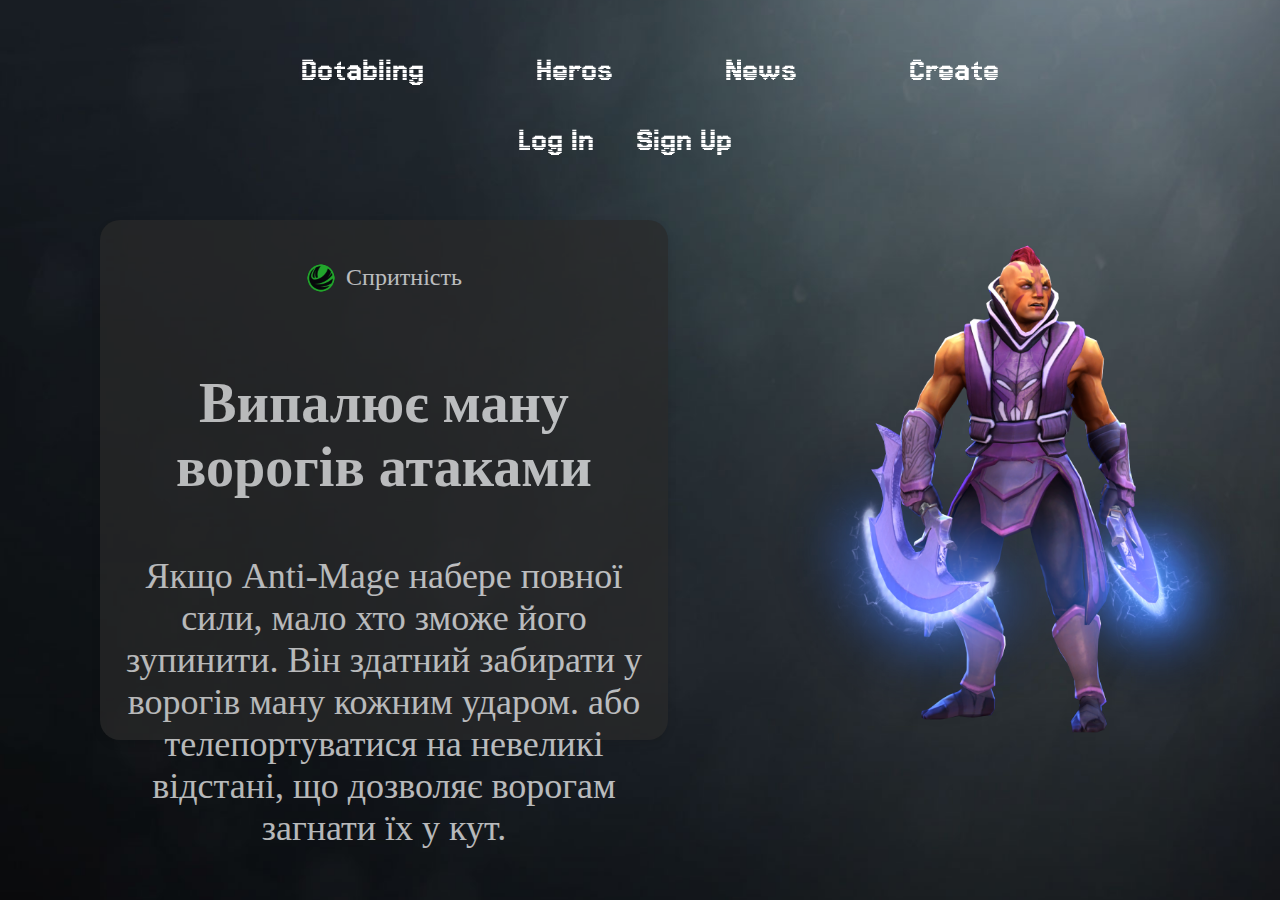
==== page/anti-mage.html @ ef00206b "нові сторінки" ====
<!DOCTYPE html>
<html lang="en">
  <head>
    <meta charset="UTF-8" />
    <meta http-equiv="X-UA-Compatible" content="IE=edge" />
    <meta name="viewport" content="width=device-width, initial-scale=1.0" />
    <link rel="stylesheet" href="styles_anti_mage.css" />
    <title>Dotabling</title>
  </head>
  <body>
    <header class="top-navigation">
      <div class="container-main">
        <nav class="nav-container">
          <ul class="main-menu">
            <li class="list-main">
                <button class="button" onclick="location.href='/index.html'">Dotabling</button>
            </li>
            <li class="list-main"><button onclick="location.href='/page/heros.html'" class="button">Heros</button></li>
            <li class="list-main"><button class="button">News</button></li>
            <li class="list-main"><button class="button">Create</button></li>
          </ul>
        </nav>
        <nav class="nav-sing">
          <ul class="main-sing">
            <li class="list-main"><button class="button">Log In</button></li>
            <li class="list-main"><button class="button">Sign Up</button></li>
          </ul>
        </nav>
      </div>
    </header>
    <div class="container-main">
      <div class="main-am">
        <div class="text-gl">
          <div class="agility">
            <img src="/photo/Agility_attribute_symbol.webp" alt="Agility">
            <p class="atributs">Спритність</p>
          </div>
          <div class="history">
            <h3>Випалює ману ворогів атаками</h3>
            <p class="history-text">Якщо Anti-Mage набере повної сили, мало хто зможе його зупинити. Він здатний забирати у ворогів ману кожним ударом.
              або телепортуватися на невеликі відстані, що дозволяє ворогам загнати їх у кут.</p>
          </div>
        </div>
        <img src="/photo/antimage.png" class="img-anti-mage" alt="Anti-Mage">
      </div>
    </div>
  </body>
</html>
---- page/styles_anti_mage.css ----
@font-face {
    font-family: 'Jersey 15';
    src: url('/font-family/Jersey15-Regular.ttf') format('truetype');
    font-weight: normal;
    font-style: normal;
}
body {
    margin: 0;
    padding: 0;
    background-color: #000;
    color: #fff;
    overflow-x: hidden;
    position: relative;
    min-height: 100vh;
    display: flex;
    flex-direction: column;
    background: url('/photo/greyfade.jpg') no-repeat center center fixed; /* Фон с изображением */
    background-size: cover; /* Фон растягивается на весь экран */
    background-color: #f0f0f0;
}

.container-main {
    display: flex; 
    justify-content: space-between; 
    align-items: center; 
    margin-left: auto;
    margin-right: auto;
    max-width: var(--max-width);
    padding-left: var(--gutter);
    padding-right: var(--gutter);
    width: 100%;
    flex-direction: row
}

.nav-container {
    flex-grow: 1; 
}

.nav-sing {
    margin-left: 20px;
}

div {
    display: block;
    unicode-bidi: isolate;
}

.top-navigation {
    position: fixed; /* Зафиксированная навигация */
    top: 0;
    left: 0;
    width: 100%;
    z-index: 100;
    margin-top: 15px;

}

.button {
  color: #fff;
  font-family: "Jersey 15";
  font-size: 36px;
  font-style: normal;
  font-weight: 400;
  line-height: normal;
  flex-shrink: 0;
  list-style: none;
  outline: none;
  border: 0;
  background: transparent;
}

.main-menu {
    display: flex;
    list-style: none;
    padding: 0;
    gap: 100px;
}

.main-sing {
    margin-right: 50px
}

.main-menu:first-child {
    margin-left: 20px;
}

.main-sing {
    display: flex;
    list-style: none;
    padding: 0;
    gap: 30px;
}


.img-anti-mage{
    position: relative;
    height: auto;
    width: 40%;
    margin-left: 100px;
}
.agility {
    display: flex;
    flex-direction: row;
    align-items: center; /* Выравнивание по центру */
    text-align: center;
    justify-content: center; /* Горизонтальное выравнивание */
    
}
.agility img {
    width: 30px;
    margin-right: 10px;
    display: block;
}

.main-am{
    display: flex;
    align-items: center;  /* Выравнивание по вертикали */
    justify-content: space-between;
    width: 100%;
    height: auto;
    margin-top: 200px;
    
}

.history{
    display: block;
    flex-direction: column;
    align-items: center;
    font-size: 48px
}

.history-text{
    display: block;
    font-size: 36px;
}
.container-main{
    margin-top: 20px;
    display: flex;
    flex-direction: column;
    align-items: center;
}
.text-gl {
    flex: 1;  /* Текст займет всю доступную ширину */
    margin-left: 100px;  /* Отступ между текстом и изображением */
    text-align: center;  /* Выровнять текст по центру */
    background-color: #000000;  /* Цвет фона */
    padding: 20px;  /* Отступы внутри контейнера */
    border-radius: 10px;  /* Скругление углов */
    box-shadow: 0 4px 8px rgba(0, 0, 0, 0.1);  /* Тень для визуального эффекта */
    width: 650px;
    height: 480px;
    flex-shrink: 0;
    border-radius: 20px;
    background: #2A2A2A;
    display: flex;
    position: relative;
    margin-left: 100px;
    display: flex;
    flex-direction: column;
    opacity: 0.7;

}


.img-anti-mage {
    max-width: 100%;  /* Изображение не выходит за пределы контейнера */
    height: auto;
}

.atributs{
    font-size: 24px
}
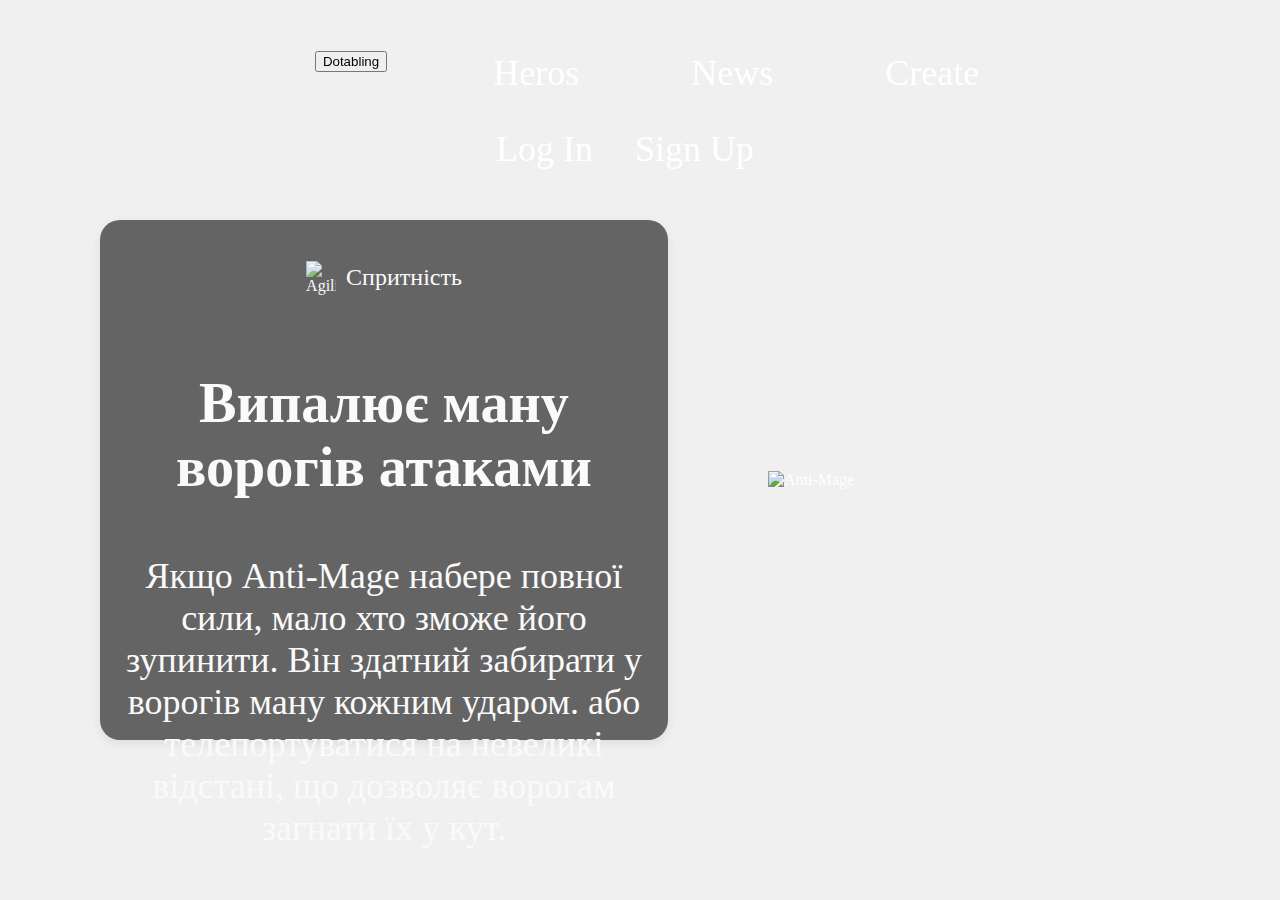
==== commit 003f4f28: "нові сторінки" ====
--- a/page/anti-mage.html
+++ b/page/anti-mage.html
@@ -5,6 +5,7 @@
     <meta http-equiv="X-UA-Compatible" content="IE=edge" />
     <meta name="viewport" content="width=device-width, initial-scale=1.0" />
     <link rel="stylesheet" href="styles_anti_mage.css" />
+    <script src="script.js" defer></script>
     <title>Dotabling</title>
   </head>
   <body>
@@ -13,9 +14,9 @@
         <nav class="nav-container">
           <ul class="main-menu">
             <li class="list-main">
-                <button class="button" onclick="location.href='/index.html'">Dotabling</button>
+                <button>Dotabling</button>
             </li>
-            <li class="list-main"><button onclick="location.href='/page/heros.html'" class="button">Heros</button></li>
+            <li class="list-main"><button  class="button">Heros</button></li>
             <li class="list-main"><button class="button">News</button></li>
             <li class="list-main"><button class="button">Create</button></li>
           </ul>
@@ -32,7 +33,7 @@
       <div class="main-am">
         <div class="text-gl">
           <div class="agility">
-            <img src="/photo/Agility_attribute_symbol.webp" alt="Agility">
+            <img src="site_dota2/photo/Agility_attribute_symbol.webp" alt="Agility">
             <p class="atributs">Спритність</p>
           </div>
           <div class="history">
@@ -41,7 +42,7 @@
               або телепортуватися на невеликі відстані, що дозволяє ворогам загнати їх у кут.</p>
           </div>
         </div>
-        <img src="/photo/antimage.png" class="img-anti-mage" alt="Anti-Mage">
+        <img src="site_dota2/photo/antimage.png" class="img-anti-mage" alt="Anti-Mage">
       </div>
     </div>
   </body>
--- a/page/styles_anti_mage.css
+++ b/page/styles_anti_mage.css
@@ -1,58 +1,57 @@
 @font-face {
-    font-family: 'Jersey 15';
-    src: url('/font-family/Jersey15-Regular.ttf') format('truetype');
-    font-weight: normal;
-    font-style: normal;
+  font-family: "Jersey 15";
+  src: url("site_dota2/font-family/Jersey15-Regular.ttf") format("truetype");
+  font-weight: normal;
+  font-style: normal;
 }
 body {
-    margin: 0;
-    padding: 0;
-    background-color: #000;
-    color: #fff;
-    overflow-x: hidden;
-    position: relative;
-    min-height: 100vh;
-    display: flex;
-    flex-direction: column;
-    background: url('/photo/greyfade.jpg') no-repeat center center fixed; /* Фон с изображением */
-    background-size: cover; /* Фон растягивается на весь экран */
-    background-color: #f0f0f0;
+  margin: 0;
+  padding: 0;
+  background-color: #000;
+  color: #fff;
+  overflow-x: hidden;
+  position: relative;
+  min-height: 100vh;
+  display: flex;
+  flex-direction: column;
+  background: url("site_dota2/photo/greyfade.jpg") no-repeat center center fixed; /* Фон с изображением */
+  background-size: cover; /* Фон растягивается на весь экран */
+  background-color: #f0f0f0;
 }
 
 .container-main {
-    display: flex; 
-    justify-content: space-between; 
-    align-items: center; 
-    margin-left: auto;
-    margin-right: auto;
-    max-width: var(--max-width);
-    padding-left: var(--gutter);
-    padding-right: var(--gutter);
-    width: 100%;
-    flex-direction: row
+  display: flex;
+  justify-content: space-between;
+  align-items: center;
+  margin-left: auto;
+  margin-right: auto;
+  max-width: var(--max-width);
+  padding-left: var(--gutter);
+  padding-right: var(--gutter);
+  width: 100%;
+  flex-direction: row;
 }
 
 .nav-container {
-    flex-grow: 1; 
+  flex-grow: 1;
 }
 
 .nav-sing {
-    margin-left: 20px;
+  margin-left: 20px;
 }
 
 div {
-    display: block;
-    unicode-bidi: isolate;
+  display: block;
+  unicode-bidi: isolate;
 }
 
 .top-navigation {
-    position: fixed; /* Зафиксированная навигация */
-    top: 0;
-    left: 0;
-    width: 100%;
-    z-index: 100;
-    margin-top: 15px;
-
+  position: fixed; /* Зафиксированная навигация */
+  top: 0;
+  left: 0;
+  width: 100%;
+  z-index: 100;
+  margin-top: 15px;
 }
 
 .button {
@@ -70,103 +69,98 @@
 }
 
 .main-menu {
-    display: flex;
-    list-style: none;
-    padding: 0;
-    gap: 100px;
+  display: flex;
+  list-style: none;
+  padding: 0;
+  gap: 100px;
 }
 
 .main-sing {
-    margin-right: 50px
+  margin-right: 50px;
 }
 
 .main-menu:first-child {
-    margin-left: 20px;
+  margin-left: 20px;
 }
 
 .main-sing {
-    display: flex;
-    list-style: none;
-    padding: 0;
-    gap: 30px;
+  display: flex;
+  list-style: none;
+  padding: 0;
+  gap: 30px;
 }
 
-
-.img-anti-mage{
-    position: relative;
-    height: auto;
-    width: 40%;
-    margin-left: 100px;
+.img-anti-mage {
+  position: relative;
+  height: auto;
+  width: 40%;
+  margin-left: 100px;
 }
 .agility {
-    display: flex;
-    flex-direction: row;
-    align-items: center; /* Выравнивание по центру */
-    text-align: center;
-    justify-content: center; /* Горизонтальное выравнивание */
-    
+  display: flex;
+  flex-direction: row;
+  align-items: center; /* Выравнивание по центру */
+  text-align: center;
+  justify-content: center; /* Горизонтальное выравнивание */
 }
 .agility img {
-    width: 30px;
-    margin-right: 10px;
-    display: block;
+  width: 30px;
+  margin-right: 10px;
+  display: block;
 }
 
-.main-am{
-    display: flex;
-    align-items: center;  /* Выравнивание по вертикали */
-    justify-content: space-between;
-    width: 100%;
-    height: auto;
-    margin-top: 200px;
-    
+.main-am {
+  display: flex;
+  align-items: center; /* Выравнивание по вертикали */
+  justify-content: space-between;
+  width: 100%;
+  height: auto;
+  margin-top: 200px;
 }
 
-.history{
-    display: block;
-    flex-direction: column;
-    align-items: center;
-    font-size: 48px
+.history {
+  display: block;
+  flex-direction: column;
+  align-items: center;
+  font-size: 48px;
 }
 
-.history-text{
-    display: block;
-    font-size: 36px;
+.history-text {
+  display: block;
+  font-size: 36px;
 }
-.container-main{
-    margin-top: 20px;
-    display: flex;
-    flex-direction: column;
-    align-items: center;
+.container-main {
+  margin-top: 20px;
+  display: flex;
+  flex-direction: column;
+  align-items: center;
 }
 .text-gl {
-    flex: 1;  /* Текст займет всю доступную ширину */
-    margin-left: 100px;  /* Отступ между текстом и изображением */
-    text-align: center;  /* Выровнять текст по центру */
-    background-color: #000000;  /* Цвет фона */
-    padding: 20px;  /* Отступы внутри контейнера */
-    border-radius: 10px;  /* Скругление углов */
-    box-shadow: 0 4px 8px rgba(0, 0, 0, 0.1);  /* Тень для визуального эффекта */
-    width: 650px;
-    height: 480px;
-    flex-shrink: 0;
-    border-radius: 20px;
-    background: #2A2A2A;
-    display: flex;
-    position: relative;
-    margin-left: 100px;
-    display: flex;
-    flex-direction: column;
-    opacity: 0.7;
-
+  flex: 1; /* Текст займет всю доступную ширину */
+  margin-left: 100px; /* Отступ между текстом и изображением */
+  text-align: center; /* Выровнять текст по центру */
+  background-color: #000000; /* Цвет фона */
+  padding: 20px; /* Отступы внутри контейнера */
+  border-radius: 10px; /* Скругление углов */
+  box-shadow: 0 4px 8px rgba(0, 0, 0, 0.1); /* Тень для визуального эффекта */
+  width: 650px;
+  height: 480px;
+  flex-shrink: 0;
+  border-radius: 20px;
+  background: #2a2a2a;
+  display: flex;
+  position: relative;
+  margin-left: 100px;
+  display: flex;
+  flex-direction: column;
+  opacity: 0.7;
 }
 
-
 .img-anti-mage {
-    max-width: 100%;  /* Изображение не выходит за пределы контейнера */
-    height: auto;
+  max-width: 100%; /* Изображение не выходит за пределы контейнера */
+  height: auto;
 }
 
-.atributs{
-    font-size: 24px
-}+.atributs {
+  font-size: 24px;
+}
